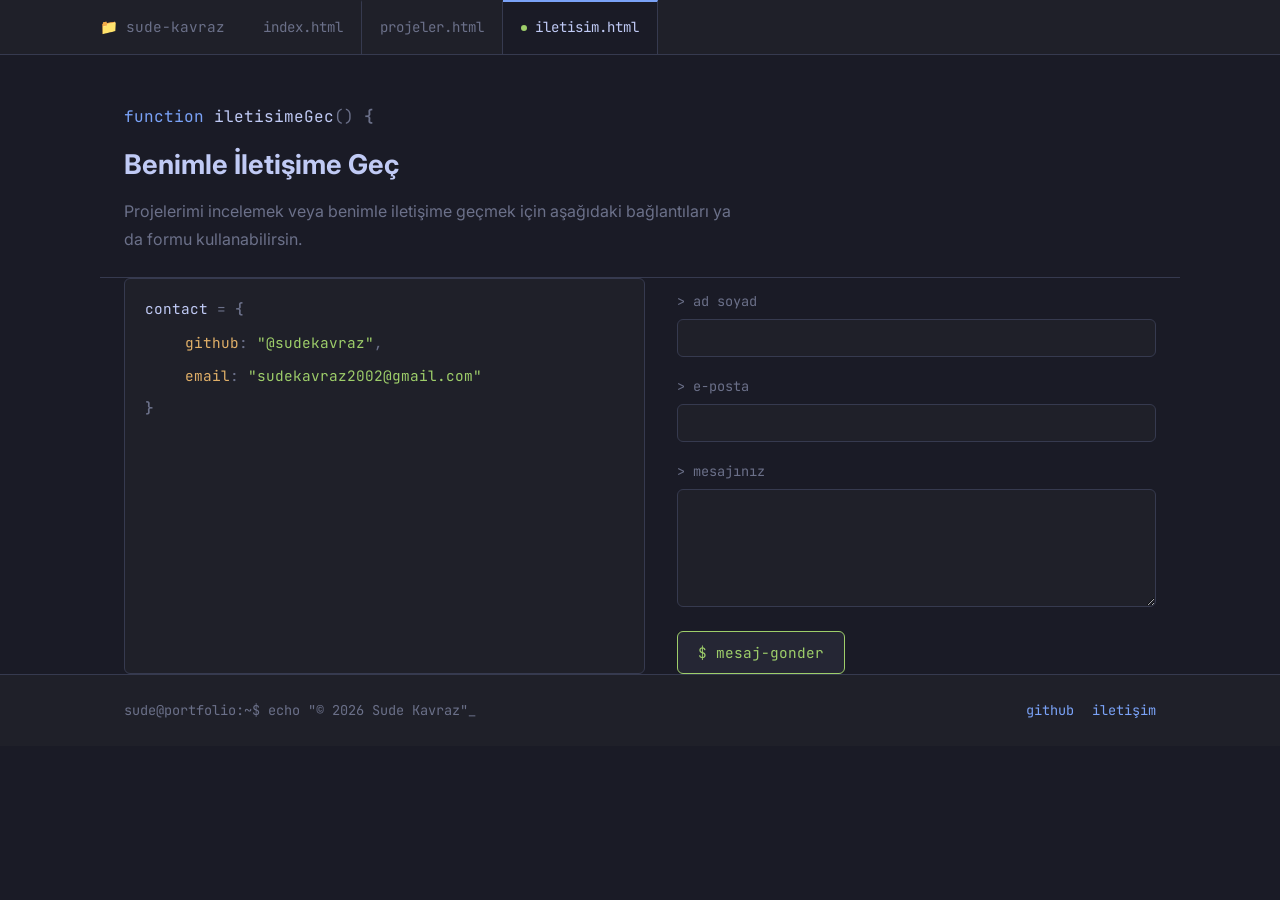
==== iletisim.html @ 2142fffa "Dosya yapısını düzeltme: iç içe klasör kaldırıldı" ====
<!DOCTYPE html>
<html lang="tr">
<head>
  <meta charset="UTF-8">
  <meta name="viewport" content="width=device-width, initial-scale=1.0">
  <title>Sude Kavraz | İletişim</title>
  <link rel="preconnect" href="https://fonts.googleapis.com">
  <link href="https://fonts.googleapis.com/css2?family=JetBrains+Mono:wght@400;500;600;700&family=Inter:wght@400;500;600&display=swap" rel="stylesheet">
  <link rel="stylesheet" href="css/style.css">
</head>
<body>

  <header class="site-header">
    <div class="container tabbar">
      <div class="folder">
        <span class="folder-icon" aria-hidden="true">📁</span>
        <span>sude-kavraz</span>
      </div>
      <button class="nav-toggle" aria-label="Sekmeleri aç/kapat" aria-expanded="false">
        <span></span><span></span><span></span>
      </button>
      <nav class="navbar">
        <ul class="nav-links">
          <li><a href="index.html" class="tab">index.html</a></li>
          <li><a href="projeler.html" class="tab">projeler.html</a></li>
          <li><a href="iletisim.html" class="tab active"><span class="dot"></span>iletisim.html</a></li>
        </ul>
      </nav>
    </div>
  </header>

  <main>
    <section class="page-header container">
      <p class="code-line small">
        <span class="kw">function</span> <span class="var">iletisimeGec</span><span class="op">()</span> <span class="brace">{</span>
      </p>
      <h1>Benimle İletişime Geç</h1>
      <p class="lead">Projelerimi incelemek veya benimle iletişime geçmek için aşağıdaki bağlantıları ya da formu kullanabilirsin.</p>
    </section>

    <section class="contact-section container">

      <div class="contact-links code-block">
        <p class="block-title"><span class="var">contact</span> <span class="op">=</span> <span class="brace">{</span></p>
        <ul class="contact-list">
          <li>
            <span class="key">github</span><span class="op">:</span>
            <a href="https://github.com/sudekavraz" target="_blank" rel="noopener" class="str">"@sudekavraz"</a><span class="op">,</span>
          </li>
          <li>
            <span class="key">email</span><span class="op">:</span>
            <a href="mailto:sudekavraz2002@gmail.com" class="str">"sudekavraz2002@gmail.com"</a>
          </li>
        </ul>
        <p class="brace">}</p>
      </div>

      <!-- Formspree.io form -->
      <form class="contact-form" action="https://formspree.io/f/mljeyvvj" method="POST">
        <label for="name"><span class="op">&gt;</span> ad soyad</label>
        <input type="text" id="name" name="name" required>

        <label for="email"><span class="op">&gt;</span> e-posta</label>
        <input type="email" id="email" name="email" required>

        <label for="message"><span class="op">&gt;</span> mesajınız</label>
        <textarea id="message" name="message" rows="6" required></textarea>

        <button type="submit" class="btn">$ mesaj-gonder</button>
      </form>

    </section>
  </main>

  <footer class="site-footer">
    <div class="container">
      <p class="terminal-line">sude@portfolio:~$ echo "© 2026 Sude Kavraz"<span class="cursor">_</span></p>
      <div class="social-links">
        <a href="https://github.com/sudekavraz" target="_blank" rel="noopener">github</a>
        <a href="iletisim.html">iletişim</a>
      </div>
    </div>
  </footer>

  <script src="js/main.js"></script>
</body>
</html>
---- css/style.css ----
/* ============ DEĞİŞKENLER ============ */
:root {
  --bg: #1a1b26;
  --bg-panel: #1f2029;
  --bg-elevated: #252634;
  --border: #363a4f;
  --text: #c0caf5;
  --text-dim: #6b7089;
  --blue: #7aa2f7;
  --green: #9ece6a;
  --gold: #e0af68;

  --font-mono: 'JetBrains Mono', 'Courier New', monospace;
  --font-sans: 'Inter', -apple-system, sans-serif;
  --radius: 6px;
  --max-width: 1080px;
}

/* ============ RESET ============ */
* { box-sizing: border-box; margin: 0; padding: 0; }

body {
  background: var(--bg);
  color: var(--text);
  font-family: var(--font-sans);
  line-height: 1.7;
  font-size: 16px;
}

img { max-width: 100%; display: block; border-radius: var(--radius); }

a { color: var(--blue); text-decoration: none; }
a:hover, a:focus-visible { color: var(--green); }

a:focus-visible,
button:focus-visible,
input:focus-visible,
textarea:focus-visible {
  outline: 2px solid var(--blue);
  outline-offset: 2px;
}

ul { list-style: none; }

.container {
  max-width: var(--max-width);
  margin: 0 auto;
  padding: 0 24px;
}

/* ============ SYNTAX RENKLERİ (ortak) ============ */
.kw   { color: var(--blue); font-family: var(--font-mono); }
.var  { color: var(--text); font-family: var(--font-mono); }
.op   { color: var(--text-dim); font-family: var(--font-mono); }
.str  { color: var(--green); font-family: var(--font-mono); }
.brace{ color: var(--text-dim); font-family: var(--font-mono); font-weight: 600; }
.key  { color: var(--gold); font-family: var(--font-mono); }

.comment {
  font-family: var(--font-mono);
  color: var(--gold);
  font-size: 0.95rem;
}

.comment-heading {
  font-family: var(--font-mono);
  color: var(--gold);
  font-weight: 500;
  font-size: 1.15rem;
  margin-bottom: 24px;
}

/* ============ HEADER / TAB BAR ============ */
.site-header {
  background: var(--bg-panel);
  border-bottom: 1px solid var(--border);
  position: sticky;
  top: 0;
  z-index: 100;
}

.tabbar {
  display: flex;
  align-items: center;
  gap: 20px;
  padding: 0;
}

.folder {
  display: flex;
  align-items: center;
  gap: 8px;
  font-family: var(--font-mono);
  font-size: 0.9rem;
  color: var(--text-dim);
  padding: 14px 0;
  white-space: nowrap;
}

.nav-links {
  display: flex;
}

.tab {
  display: flex;
  align-items: center;
  gap: 8px;
  font-family: var(--font-mono);
  font-size: 0.88rem;
  color: var(--text-dim);
  padding: 14px 18px;
  border-right: 1px solid var(--border);
  border-top: 2px solid transparent;
}

.tab:hover { color: var(--text); background: var(--bg-elevated); }

.tab.active {
  color: var(--text);
  background: var(--bg);
  border-top: 2px solid var(--blue);
}

.dot {
  width: 6px;
  height: 6px;
  border-radius: 50%;
  background: var(--green);
  display: inline-block;
}

.nav-toggle {
  display: none;
  flex-direction: column;
  gap: 5px;
  background: none;
  border: none;
  cursor: pointer;
  margin-left: auto;
}

.nav-toggle span {
  width: 22px;
  height: 2px;
  background: var(--text);
}

/* ============ HERO ============ */
.hero {
  display: flex;
  flex-direction: column-reverse;
  gap: 36px;
  padding: 56px 24px;
}

.hero-image {
  align-self: center;
  text-align: center;
}

.hero-image img {
  width: 160px;
  height: 160px;
  object-fit: cover;
  border: 1px solid var(--border);
}

.img-caption {
  display: block;
  font-family: var(--font-mono);
  font-size: 0.75rem;
  color: var(--text-dim);
  margin-top: 8px;
}

.code-line {
  font-family: var(--font-mono);
  font-size: 1.3rem;
  margin-bottom: 20px;
}

.code-line.small { font-size: 1rem; color: var(--text-dim); margin-bottom: 12px; }

.cursor {
  color: var(--green);
  animation: blink 1.1s steps(1) infinite;
}

@keyframes blink {
  50% { opacity: 0; }
}

@media (prefers-reduced-motion: reduce) {
  .cursor { animation: none; }
}

.lead { color: var(--text-dim); margin-bottom: 16px; max-width: 62ch; }

.hero .comment { margin-bottom: 24px; display: block; }

.btn {
  display: inline-block;
  font-family: var(--font-mono);
  background: var(--bg-elevated);
  border: 1px solid var(--green);
  color: var(--green);
  padding: 11px 20px;
  border-radius: var(--radius);
  font-size: 0.9rem;
  cursor: pointer;
}
.btn:hover { background: var(--green); color: var(--bg); }

.btn-outline {
  border-color: var(--blue);
  color: var(--blue);
}
.btn-outline:hover { background: var(--blue); color: var(--bg); }

/* ============ SECTIONS ============ */
main section {
  padding: 48px 24px;
  border-top: 1px solid var(--border);
}

.hero { border-top: none; }

/* ============ SKILLS (kod bloğu) ============ */
.skills-grid {
  display: grid;
  grid-template-columns: 1fr;
  gap: 20px;
}

.code-block {
  background: var(--bg-panel);
  border: 1px solid var(--border);
  border-radius: var(--radius);
  padding: 18px 20px;
  font-family: var(--font-mono);
  font-size: 0.9rem;
}

.block-title { margin-bottom: 6px; }

.code-block ul { padding-left: 20px; }
.code-block li { padding: 2px 0; }
.code-block .brace { margin-top: 4px; }

/* ============ TIMELINE (eğitim / deneyim) ============ */
.timeline-item {
  background: var(--bg-panel);
  border-left: 2px solid var(--blue);
  border-radius: var(--radius);
  padding: 20px 22px;
  max-width: 70ch;
}

.timeline-alt { border-left-color: var(--green); }

.timeline-item h3 { font-size: 1.1rem; margin-bottom: 6px; }

.timeline-item .subtitle {
  color: var(--text-dim);
  font-family: var(--font-mono);
  font-size: 0.85rem;
  margin-bottom: 12px;
}

/* ============ PROJECT / FILE CARDS ============ */
.project-grid,
.project-grid-full {
  display: grid;
  grid-template-columns: 1fr;
  gap: 20px;
  margin-bottom: 28px;
}

.file-card {
  background: var(--bg-panel);
  border: 1px solid var(--border);
  border-left: 3px solid var(--text-dim);
  border-radius: var(--radius);
  padding: 20px;
}

.file-card.accent-blue  { border-left-color: var(--blue); }
.file-card.accent-green { border-left-color: var(--green); }
.file-card.accent-gold  { border-left-color: var(--gold); }

.file-card img { margin-bottom: 14px; }

.filename {
  font-family: var(--font-mono);
  color: var(--text);
  font-weight: 600;
  margin-bottom: 10px;
}

.file-card p:not(.filename) { color: var(--text-dim); margin-bottom: 14px; }

.tags {
  display: flex;
  flex-wrap: wrap;
  gap: 8px;
}

.tags span {
  font-family: var(--font-mono);
  border: 1px solid var(--border);
  color: var(--text-dim);
  font-size: 0.75rem;
  padding: 3px 8px;
  border-radius: 4px;
}

.featured-projects .btn-outline { display: inline-block; }

/* ============ İLGİ ALANLARI ============ */
.interests {
  display: flex;
  flex-direction: column;
  gap: 32px;
}

.interests-col ul li {
  color: var(--text-dim);
  padding: 3px 0;
}

.interests-col p { color: var(--text-dim); max-width: 60ch; }

/* ============ PAGE HEADER (projeler / iletişim) ============ */
.page-header {
  padding: 48px 24px 8px;
  border-top: none;
}
.page-header h1 { margin-bottom: 10px; font-size: 1.7rem; }

/* ============ İLETİŞİM ============ */
.contact-section {
  display: flex;
  flex-direction: column;
  gap: 32px;
}

.contact-list li {
  padding: 4px 0 4px 20px;
  font-size: 0.9rem;
}

.contact-list a.str { color: var(--green); }
.contact-list a.str:hover { color: var(--blue); }

.contact-form {
  display: flex;
  flex-direction: column;
  gap: 6px;
}

.contact-form label {
  margin-top: 12px;
  color: var(--text-dim);
  font-family: var(--font-mono);
  font-size: 0.85rem;
}

.contact-form input,
.contact-form textarea {
  background: var(--bg-panel);
  border: 1px solid var(--border);
  border-radius: var(--radius);
  color: var(--text);
  padding: 10px 12px;
  font-family: var(--font-sans);
}

.contact-form input:focus,
.contact-form textarea:focus {
  outline: none;
  border-color: var(--blue);
}

.contact-form button { margin-top: 18px; align-self: flex-start; }

/* ============ FOOTER ============ */
.site-footer {
  background: var(--bg-panel);
  border-top: 1px solid var(--border);
  padding: 24px;
}

.terminal-line {
  font-family: var(--font-mono);
  font-size: 0.85rem;
  color: var(--text-dim);
  margin-bottom: 10px;
}

.terminal-line .cursor { color: var(--text-dim); }

.social-links {
  display: flex;
  gap: 18px;
  font-family: var(--font-mono);
  font-size: 0.85rem;
}

/* ==========================================================
   BREAKPOINT: 768px ve üzeri (tablet)
   ========================================================== */
@media (min-width: 768px) {

  .hero {
    flex-direction: row;
    align-items: center;
  }

  .hero-image { align-self: flex-start; }
  .hero-image img { width: 200px; height: 200px; }

  .skills-grid {
    grid-template-columns: repeat(2, 1fr);
  }

  .project-grid { grid-template-columns: repeat(2, 1fr); }
  .project-grid-full { grid-template-columns: repeat(2, 1fr); }

  .interests { flex-direction: row; }
  .interests-col { flex: 1; }

  .contact-section { flex-direction: row; }
  .contact-links, .contact-form { flex: 1; }

  .site-footer .container {
    display: flex;
    justify-content: space-between;
    align-items: center;
  }
  .terminal-line { margin-bottom: 0; }
}

/* ==========================================================
   BREAKPOINT: 1280px ve üzeri (masaüstü)
   ========================================================== */
@media (min-width: 1280px) {

  .skills-grid { grid-template-columns: repeat(4, 1fr); }
  .project-grid { grid-template-columns: repeat(3, 1fr); }
  .project-grid-full { grid-template-columns: repeat(3, 1fr); }

  .code-line { font-size: 1.5rem; }
}

/* ==========================================================
   MOBİL SEKME MENÜSÜ (360px gibi dar ekranlar)
   ========================================================== */
@media (max-width: 767px) {

  .nav-toggle { display: flex; }

  .nav-links {
    display: none;
    flex-direction: column;
    position: absolute;
    top: 100%;
    left: 0;
    right: 0;
    background: var(--bg-panel);
    border-top: 1px solid var(--border);
  }

  .nav-links.open { display: flex; }

  .tab {
    border-right: none;
    border-top: none;
    border-bottom: 1px solid var(--border);
  }

  .tab.active { border-left: 2px solid var(--blue); border-top: none; }
}
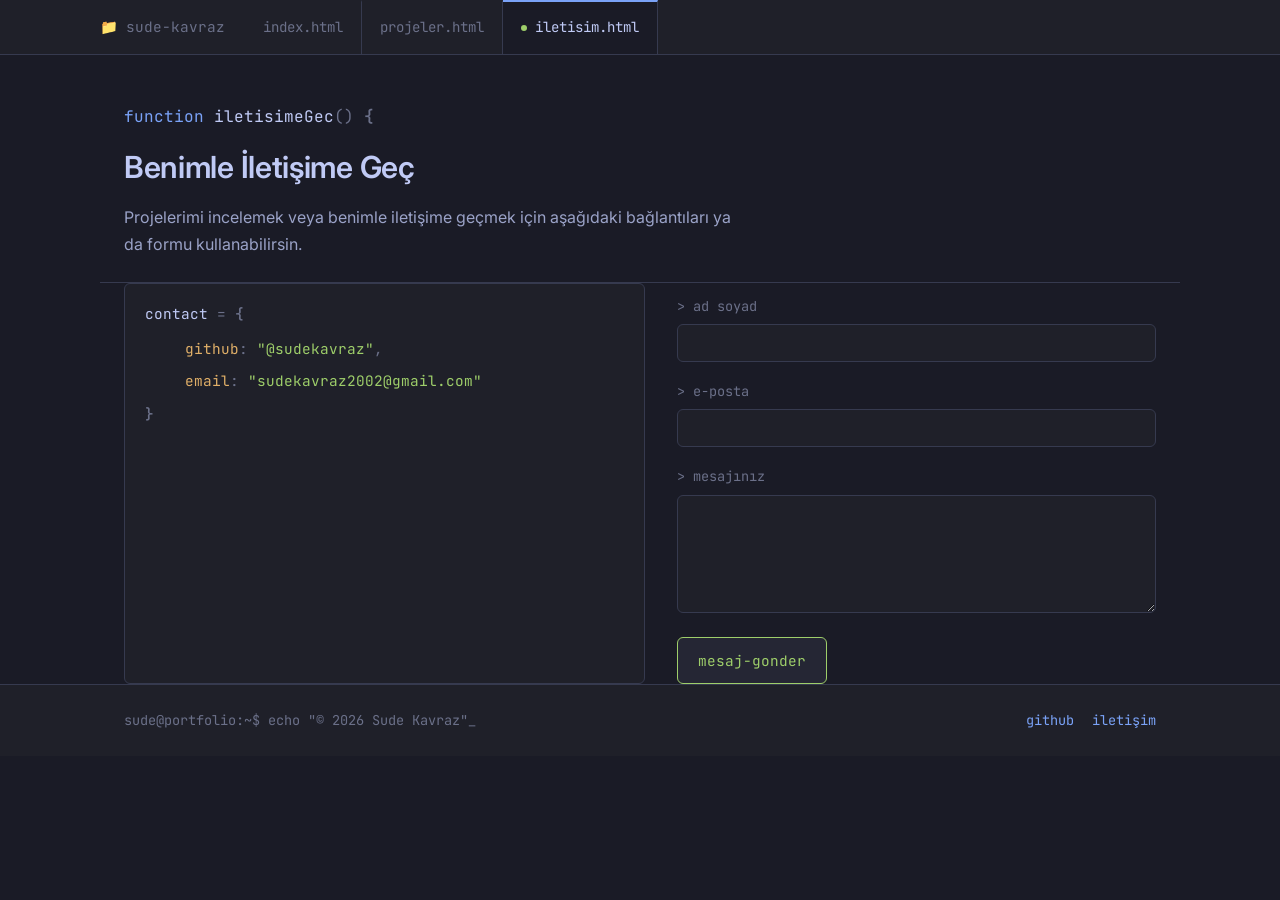
==== commit 7b9af543: "Buton metinlerini sadeleştirme, profil.jpg etiketini kaldırma" ====
--- a/iletisim.html
+++ b/iletisim.html
@@ -66,7 +66,7 @@
         <label for="message"><span class="op">&gt;</span> mesajınız</label>
         <textarea id="message" name="message" rows="6" required></textarea>
 
-        <button type="submit" class="btn">$ mesaj-gonder</button>
+        <button type="submit" class="btn">mesaj-gonder</button>
       </form>
 
     </section>
--- a/css/style.css
+++ b/css/style.css
@@ -5,6 +5,7 @@
   --bg-elevated: #252634;
   --border: #363a4f;
   --text: #c0caf5;
+  --text-secondary: #9aa2c7;
   --text-dim: #6b7089;
   --blue: #7aa2f7;
   --green: #9ece6a;
@@ -41,6 +42,11 @@
 }
 
 ul { list-style: none; }
+
+h1, h2, h3 {
+  font-weight: 600;
+  letter-spacing: -0.01em;
+}
 
 .container {
   max-width: var(--max-width);
@@ -132,17 +138,32 @@
 .nav-toggle {
   display: none;
   flex-direction: column;
+  justify-content: center;
   gap: 5px;
   background: none;
   border: none;
   cursor: pointer;
   margin-left: auto;
+  padding: 12px;
+  min-width: 44px;
+  min-height: 44px;
 }
 
 .nav-toggle span {
   width: 22px;
   height: 2px;
   background: var(--text);
+  transition: transform 0.2s ease, opacity 0.2s ease;
+}
+
+.nav-toggle[aria-expanded="true"] span:nth-child(1) {
+  transform: translateY(7px) rotate(45deg);
+}
+.nav-toggle[aria-expanded="true"] span:nth-child(2) {
+  opacity: 0;
+}
+.nav-toggle[aria-expanded="true"] span:nth-child(3) {
+  transform: translateY(-7px) rotate(-45deg);
 }
 
 /* ============ HERO ============ */
@@ -194,7 +215,7 @@
   .cursor { animation: none; }
 }
 
-.lead { color: var(--text-dim); margin-bottom: 16px; max-width: 62ch; }
+.lead { color: var(--text-secondary); margin-bottom: 16px; max-width: 62ch; }
 
 .hero .comment { margin-bottom: 24px; display: block; }
 
@@ -204,10 +225,11 @@
   background: var(--bg-elevated);
   border: 1px solid var(--green);
   color: var(--green);
-  padding: 11px 20px;
+  padding: 13px 20px;
   border-radius: var(--radius);
   font-size: 0.9rem;
   cursor: pointer;
+  min-height: 44px;
 }
 .btn:hover { background: var(--green); color: var(--bg); }
 
@@ -258,7 +280,7 @@
 
 .timeline-alt { border-left-color: var(--green); }
 
-.timeline-item h3 { font-size: 1.1rem; margin-bottom: 6px; }
+.timeline-item h3 { font-size: 1.15rem; margin-bottom: 6px; }
 
 .timeline-item .subtitle {
   color: var(--text-dim);
@@ -266,6 +288,8 @@
   font-size: 0.85rem;
   margin-bottom: 12px;
 }
+
+.timeline-item p { color: var(--text-secondary); }
 
 /* ============ PROJECT / FILE CARDS ============ */
 .project-grid,
@@ -294,10 +318,11 @@
   font-family: var(--font-mono);
   color: var(--text);
   font-weight: 600;
+  font-size: 1.02rem;
   margin-bottom: 10px;
 }
 
-.file-card p:not(.filename) { color: var(--text-dim); margin-bottom: 14px; }
+.file-card p:not(.filename) { color: var(--text-secondary); margin-bottom: 14px; }
 
 .tags {
   display: flex;
@@ -328,14 +353,14 @@
   padding: 3px 0;
 }
 
-.interests-col p { color: var(--text-dim); max-width: 60ch; }
+.interests-col p { color: var(--text-secondary); max-width: 60ch; }
 
 /* ============ PAGE HEADER (projeler / iletişim) ============ */
 .page-header {
   padding: 48px 24px 8px;
   border-top: none;
 }
-.page-header h1 { margin-bottom: 10px; font-size: 1.7rem; }
+.page-header h1 { margin-bottom: 10px; font-size: 1.9rem; }
 
 /* ============ İLETİŞİM ============ */
 .contact-section {
@@ -457,7 +482,11 @@
    ========================================================== */
 @media (max-width: 767px) {
 
+  .container { padding: 0 16px; }
+
   .nav-toggle { display: flex; }
+
+  .folder { overflow: hidden; text-overflow: ellipsis; }
 
   .nav-links {
     display: none;
@@ -468,6 +497,16 @@
     right: 0;
     background: var(--bg-panel);
     border-top: 1px solid var(--border);
+    animation: slideDown 0.18s ease;
+  }
+
+  @keyframes slideDown {
+    from { opacity: 0; transform: translateY(-6px); }
+    to { opacity: 1; transform: translateY(0); }
+  }
+
+  @media (prefers-reduced-motion: reduce) {
+    .nav-links { animation: none; }
   }
 
   .nav-links.open { display: flex; }
@@ -476,7 +515,30 @@
     border-right: none;
     border-top: none;
     border-bottom: 1px solid var(--border);
+    padding: 14px 16px;
   }
 
   .tab.active { border-left: 2px solid var(--blue); border-top: none; }
-}
+
+  /* Hero: küçük ekranlarda metinler taşmasın */
+  .hero { padding: 40px 16px; gap: 28px; }
+  .code-line { font-size: 1.05rem; flex-wrap: wrap; }
+  .hero-image img { width: 130px; height: 130px; }
+
+  main section { padding: 36px 16px; }
+  .page-header { padding: 36px 16px 8px; }
+
+  .comment-heading { font-size: 1.02rem; }
+
+  .code-block { font-size: 0.85rem; padding: 16px; }
+  .code-block ul { padding-left: 16px; }
+
+  .timeline-item { padding: 16px 18px; }
+
+  .file-card { padding: 16px; }
+
+  .contact-form input,
+  .contact-form textarea {
+    font-size: 1rem; /* iOS otomatik zoom yapmasın diye 16px altına inmiyoruz */
+  }
+}
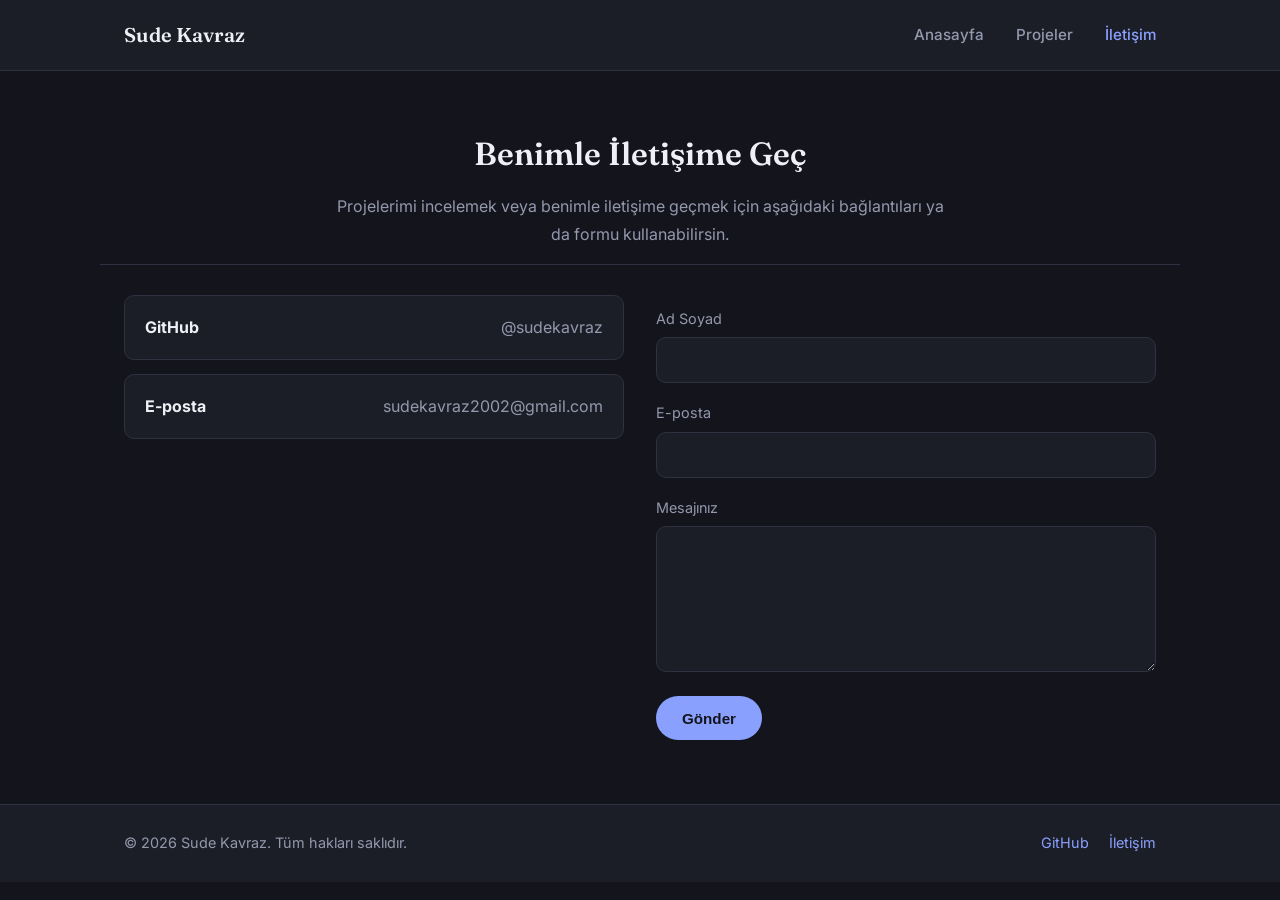
==== commit db9b9293: "Tasarımı sadeleştirme: kod editörü temasından klasik portföy görünümüne geçiş" ====
--- a/iletisim.html
+++ b/iletisim.html
@@ -5,25 +5,22 @@
   <meta name="viewport" content="width=device-width, initial-scale=1.0">
   <title>Sude Kavraz | İletişim</title>
   <link rel="preconnect" href="https://fonts.googleapis.com">
-  <link href="https://fonts.googleapis.com/css2?family=JetBrains+Mono:wght@400;500;600;700&family=Inter:wght@400;500;600&display=swap" rel="stylesheet">
+  <link href="https://fonts.googleapis.com/css2?family=Fraunces:opsz,wght@9..144,500;9..144,600;9..144,700&family=Inter:wght@400;500;600&display=swap" rel="stylesheet">
   <link rel="stylesheet" href="css/style.css">
 </head>
 <body>
 
   <header class="site-header">
-    <div class="container tabbar">
-      <div class="folder">
-        <span class="folder-icon" aria-hidden="true">📁</span>
-        <span>sude-kavraz</span>
-      </div>
-      <button class="nav-toggle" aria-label="Sekmeleri aç/kapat" aria-expanded="false">
+    <div class="container header-inner">
+      <a href="index.html" class="logo">Sude Kavraz</a>
+      <button class="nav-toggle" aria-label="Menüyü aç/kapat" aria-expanded="false">
         <span></span><span></span><span></span>
       </button>
       <nav class="navbar">
         <ul class="nav-links">
-          <li><a href="index.html" class="tab">index.html</a></li>
-          <li><a href="projeler.html" class="tab">projeler.html</a></li>
-          <li><a href="iletisim.html" class="tab active"><span class="dot"></span>iletisim.html</a></li>
+          <li><a href="index.html">Anasayfa</a></li>
+          <li><a href="projeler.html">Projeler</a></li>
+          <li><a href="iletisim.html" class="active">İletişim</a></li>
         </ul>
       </nav>
     </div>
@@ -31,53 +28,46 @@
 
   <main>
     <section class="page-header container">
-      <p class="code-line small">
-        <span class="kw">function</span> <span class="var">iletisimeGec</span><span class="op">()</span> <span class="brace">{</span>
-      </p>
       <h1>Benimle İletişime Geç</h1>
       <p class="lead">Projelerimi incelemek veya benimle iletişime geçmek için aşağıdaki bağlantıları ya da formu kullanabilirsin.</p>
     </section>
 
     <section class="contact-section container">
 
-      <div class="contact-links code-block">
-        <p class="block-title"><span class="var">contact</span> <span class="op">=</span> <span class="brace">{</span></p>
-        <ul class="contact-list">
-          <li>
-            <span class="key">github</span><span class="op">:</span>
-            <a href="https://github.com/sudekavraz" target="_blank" rel="noopener" class="str">"@sudekavraz"</a><span class="op">,</span>
-          </li>
-          <li>
-            <span class="key">email</span><span class="op">:</span>
-            <a href="mailto:sudekavraz2002@gmail.com" class="str">"sudekavraz2002@gmail.com"</a>
-          </li>
-        </ul>
-        <p class="brace">}</p>
+      <div class="contact-links">
+        <a href="https://github.com/sudekavraz" target="_blank" rel="noopener" class="contact-item">
+          <strong>GitHub</strong>
+          <span>@sudekavraz</span>
+        </a>
+        <a href="mailto:sudekavraz2002@gmail.com" class="contact-item">
+          <strong>E-posta</strong>
+          <span>sudekavraz2002@gmail.com</span>
+        </a>
       </div>
 
       <!-- Formspree.io form -->
       <form class="contact-form" action="https://formspree.io/f/mljeyvvj" method="POST">
-        <label for="name"><span class="op">&gt;</span> ad soyad</label>
+        <label for="name">Ad Soyad</label>
         <input type="text" id="name" name="name" required>
 
-        <label for="email"><span class="op">&gt;</span> e-posta</label>
+        <label for="email">E-posta</label>
         <input type="email" id="email" name="email" required>
 
-        <label for="message"><span class="op">&gt;</span> mesajınız</label>
+        <label for="message">Mesajınız</label>
         <textarea id="message" name="message" rows="6" required></textarea>
 
-        <button type="submit" class="btn">mesaj-gonder</button>
+        <button type="submit" class="btn">Gönder</button>
       </form>
 
     </section>
   </main>
 
   <footer class="site-footer">
-    <div class="container">
-      <p class="terminal-line">sude@portfolio:~$ echo "© 2026 Sude Kavraz"<span class="cursor">_</span></p>
+    <div class="container footer-inner">
+      <p>&copy; 2026 Sude Kavraz. Tüm hakları saklıdır.</p>
       <div class="social-links">
-        <a href="https://github.com/sudekavraz" target="_blank" rel="noopener">github</a>
-        <a href="iletisim.html">iletişim</a>
+        <a href="https://github.com/sudekavraz" target="_blank" rel="noopener">GitHub</a>
+        <a href="iletisim.html">İletişim</a>
       </div>
     </div>
   </footer>
--- a/css/style.css
+++ b/css/style.css
@@ -1,19 +1,17 @@
 /* ============ DEĞİŞKENLER ============ */
 :root {
-  --bg: #1a1b26;
-  --bg-panel: #1f2029;
-  --bg-elevated: #252634;
-  --border: #363a4f;
-  --text: #c0caf5;
-  --text-secondary: #9aa2c7;
-  --text-dim: #6b7089;
-  --blue: #7aa2f7;
-  --green: #9ece6a;
-  --gold: #e0af68;
-
-  --font-mono: 'JetBrains Mono', 'Courier New', monospace;
+  --bg: #14151c;
+  --bg-alt: #1c1e27;
+  --bg-elevated: #242631;
+  --border: #2e313f;
+  --text: #eef0f5;
+  --text-muted: #9498ad;
+  --accent: #8aa0ff;
+  --accent-soft: rgba(138, 160, 255, 0.12);
+
+  --font-serif: 'Fraunces', Georgia, serif;
   --font-sans: 'Inter', -apple-system, sans-serif;
-  --radius: 6px;
+  --radius: 10px;
   --max-width: 1080px;
 }
 
@@ -30,22 +28,22 @@
 
 img { max-width: 100%; display: block; border-radius: var(--radius); }
 
-a { color: var(--blue); text-decoration: none; }
-a:hover, a:focus-visible { color: var(--green); }
+a { color: var(--accent); text-decoration: none; }
+a:hover, a:focus-visible { text-decoration: underline; }
 
 a:focus-visible,
 button:focus-visible,
 input:focus-visible,
 textarea:focus-visible {
-  outline: 2px solid var(--blue);
+  outline: 2px solid var(--accent);
   outline-offset: 2px;
 }
 
 ul { list-style: none; }
 
 h1, h2, h3 {
+  font-family: var(--font-serif);
   font-weight: 600;
-  letter-spacing: -0.01em;
 }
 
 .container {
@@ -54,85 +52,45 @@
   padding: 0 24px;
 }
 
-/* ============ SYNTAX RENKLERİ (ortak) ============ */
-.kw   { color: var(--blue); font-family: var(--font-mono); }
-.var  { color: var(--text); font-family: var(--font-mono); }
-.op   { color: var(--text-dim); font-family: var(--font-mono); }
-.str  { color: var(--green); font-family: var(--font-mono); }
-.brace{ color: var(--text-dim); font-family: var(--font-mono); font-weight: 600; }
-.key  { color: var(--gold); font-family: var(--font-mono); }
-
-.comment {
-  font-family: var(--font-mono);
-  color: var(--gold);
-  font-size: 0.95rem;
-}
-
-.comment-heading {
-  font-family: var(--font-mono);
-  color: var(--gold);
-  font-weight: 500;
-  font-size: 1.15rem;
-  margin-bottom: 24px;
-}
-
-/* ============ HEADER / TAB BAR ============ */
+/* ============ HEADER / NAVBAR ============ */
 .site-header {
-  background: var(--bg-panel);
+  background: var(--bg-alt);
   border-bottom: 1px solid var(--border);
   position: sticky;
   top: 0;
   z-index: 100;
 }
 
-.tabbar {
+.header-inner {
   display: flex;
   align-items: center;
-  gap: 20px;
-  padding: 0;
-}
-
-.folder {
-  display: flex;
-  align-items: center;
-  gap: 8px;
-  font-family: var(--font-mono);
-  font-size: 0.9rem;
-  color: var(--text-dim);
-  padding: 14px 0;
-  white-space: nowrap;
-}
+  justify-content: space-between;
+  padding: 18px 24px;
+}
+
+.logo {
+  font-family: var(--font-serif);
+  font-size: 1.25rem;
+  font-weight: 600;
+  color: var(--text);
+}
+.logo:hover { text-decoration: none; color: var(--accent); }
 
 .nav-links {
   display: flex;
-}
-
-.tab {
-  display: flex;
-  align-items: center;
-  gap: 8px;
-  font-family: var(--font-mono);
-  font-size: 0.88rem;
-  color: var(--text-dim);
-  padding: 14px 18px;
-  border-right: 1px solid var(--border);
-  border-top: 2px solid transparent;
-}
-
-.tab:hover { color: var(--text); background: var(--bg-elevated); }
-
-.tab.active {
-  color: var(--text);
-  background: var(--bg);
-  border-top: 2px solid var(--blue);
-}
-
-.dot {
-  width: 6px;
-  height: 6px;
-  border-radius: 50%;
-  background: var(--green);
-  display: inline-block;
+  gap: 32px;
+}
+
+.nav-links a {
+  color: var(--text-muted);
+  font-weight: 500;
+  font-size: 0.95rem;
+}
+
+.nav-links a:hover,
+.nav-links a.active {
+  color: var(--accent);
+  text-decoration: none;
 }
 
 .nav-toggle {
@@ -143,7 +101,6 @@
   background: none;
   border: none;
   cursor: pointer;
-  margin-left: auto;
   padding: 12px;
   min-width: 44px;
   min-height: 44px;
@@ -156,173 +113,150 @@
   transition: transform 0.2s ease, opacity 0.2s ease;
 }
 
-.nav-toggle[aria-expanded="true"] span:nth-child(1) {
-  transform: translateY(7px) rotate(45deg);
-}
-.nav-toggle[aria-expanded="true"] span:nth-child(2) {
-  opacity: 0;
-}
-.nav-toggle[aria-expanded="true"] span:nth-child(3) {
-  transform: translateY(-7px) rotate(-45deg);
-}
+.nav-toggle[aria-expanded="true"] span:nth-child(1) { transform: translateY(7px) rotate(45deg); }
+.nav-toggle[aria-expanded="true"] span:nth-child(2) { opacity: 0; }
+.nav-toggle[aria-expanded="true"] span:nth-child(3) { transform: translateY(-7px) rotate(-45deg); }
 
 /* ============ HERO ============ */
 .hero {
   display: flex;
-  flex-direction: column-reverse;
-  gap: 36px;
-  padding: 56px 24px;
-}
-
-.hero-image {
-  align-self: center;
+  flex-direction: column;
+  gap: 32px;
+  padding: 64px 24px;
+  align-items: center;
   text-align: center;
 }
 
 .hero-image img {
-  width: 160px;
-  height: 160px;
+  width: 176px;
+  height: 176px;
   object-fit: cover;
-  border: 1px solid var(--border);
-}
-
-.img-caption {
-  display: block;
-  font-family: var(--font-mono);
-  font-size: 0.75rem;
-  color: var(--text-dim);
-  margin-top: 8px;
-}
-
-.code-line {
-  font-family: var(--font-mono);
-  font-size: 1.3rem;
-  margin-bottom: 20px;
-}
-
-.code-line.small { font-size: 1rem; color: var(--text-dim); margin-bottom: 12px; }
-
-.cursor {
-  color: var(--green);
-  animation: blink 1.1s steps(1) infinite;
-}
-
-@keyframes blink {
-  50% { opacity: 0; }
-}
-
-@media (prefers-reduced-motion: reduce) {
-  .cursor { animation: none; }
-}
-
-.lead { color: var(--text-secondary); margin-bottom: 16px; max-width: 62ch; }
-
-.hero .comment { margin-bottom: 24px; display: block; }
+  border-radius: 50%;
+  border: 3px solid var(--bg-elevated);
+}
+
+.hero-text h1 {
+  font-size: 2.1rem;
+  margin-bottom: 18px;
+}
+
+.lead { color: var(--text-muted); margin-bottom: 16px; max-width: 62ch; }
+
+.motto {
+  font-family: var(--font-serif);
+  font-style: italic;
+  color: var(--accent);
+  margin-bottom: 26px;
+  font-size: 1.05rem;
+}
 
 .btn {
   display: inline-block;
-  font-family: var(--font-mono);
-  background: var(--bg-elevated);
-  border: 1px solid var(--green);
-  color: var(--green);
-  padding: 13px 20px;
-  border-radius: var(--radius);
-  font-size: 0.9rem;
+  background: var(--accent);
+  color: var(--bg);
+  padding: 13px 26px;
+  border-radius: 999px;
+  font-weight: 600;
+  border: none;
   cursor: pointer;
   min-height: 44px;
-}
-.btn:hover { background: var(--green); color: var(--bg); }
+  font-size: 0.95rem;
+}
+.btn:hover { text-decoration: none; opacity: 0.88; }
 
 .btn-outline {
-  border-color: var(--blue);
-  color: var(--blue);
-}
-.btn-outline:hover { background: var(--blue); color: var(--bg); }
+  background: transparent;
+  border: 1px solid var(--accent);
+  color: var(--accent);
+}
+.btn-outline:hover { background: var(--accent-soft); }
 
 /* ============ SECTIONS ============ */
 main section {
-  padding: 48px 24px;
+  padding: 52px 24px;
   border-top: 1px solid var(--border);
 }
-
 .hero { border-top: none; }
 
-/* ============ SKILLS (kod bloğu) ============ */
+main section h2 {
+  font-size: 1.7rem;
+  margin-bottom: 28px;
+  text-align: center;
+}
+
+/* ============ SKILLS ============ */
 .skills-grid {
   display: grid;
   grid-template-columns: 1fr;
-  gap: 20px;
-}
-
-.code-block {
-  background: var(--bg-panel);
+  gap: 28px;
+}
+
+.skill-group h3 {
+  font-family: var(--font-sans);
+  font-weight: 600;
+  font-size: 1rem;
+  margin-bottom: 12px;
+  color: var(--text);
+}
+
+.pill-list {
+  display: flex;
+  flex-wrap: wrap;
+  gap: 8px;
+}
+
+.pill-list span {
+  background: var(--bg-alt);
   border: 1px solid var(--border);
+  color: var(--text-muted);
+  font-size: 0.85rem;
+  padding: 6px 14px;
+  border-radius: 999px;
+}
+
+/* ============ EĞİTİM / DENEYİM ============ */
+.timeline-item {
+  background: var(--bg-alt);
+  border-left: 3px solid var(--accent);
   border-radius: var(--radius);
-  padding: 18px 20px;
-  font-family: var(--font-mono);
-  font-size: 0.9rem;
-}
-
-.block-title { margin-bottom: 6px; }
-
-.code-block ul { padding-left: 20px; }
-.code-block li { padding: 2px 0; }
-.code-block .brace { margin-top: 4px; }
-
-/* ============ TIMELINE (eğitim / deneyim) ============ */
-.timeline-item {
-  background: var(--bg-panel);
-  border-left: 2px solid var(--blue);
-  border-radius: var(--radius);
-  padding: 20px 22px;
+  padding: 24px 26px;
   max-width: 70ch;
-}
-
-.timeline-alt { border-left-color: var(--green); }
-
-.timeline-item h3 { font-size: 1.15rem; margin-bottom: 6px; }
+  margin: 0 auto;
+}
+
+.timeline-item h3 { font-size: 1.2rem; margin-bottom: 6px; }
 
 .timeline-item .subtitle {
-  color: var(--text-dim);
-  font-family: var(--font-mono);
-  font-size: 0.85rem;
+  color: var(--text-muted);
+  font-style: italic;
   margin-bottom: 12px;
-}
-
-.timeline-item p { color: var(--text-secondary); }
-
-/* ============ PROJECT / FILE CARDS ============ */
+  font-family: var(--font-sans);
+}
+
+.timeline-item p:not(.subtitle) { color: var(--text-muted); }
+
+/* ============ PROJECT CARDS ============ */
 .project-grid,
 .project-grid-full {
   display: grid;
   grid-template-columns: 1fr;
-  gap: 20px;
-  margin-bottom: 28px;
-}
-
-.file-card {
-  background: var(--bg-panel);
+  gap: 24px;
+}
+
+.project-card {
+  background: var(--bg-alt);
   border: 1px solid var(--border);
-  border-left: 3px solid var(--text-dim);
   border-radius: var(--radius);
-  padding: 20px;
-}
-
-.file-card.accent-blue  { border-left-color: var(--blue); }
-.file-card.accent-green { border-left-color: var(--green); }
-.file-card.accent-gold  { border-left-color: var(--gold); }
-
-.file-card img { margin-bottom: 14px; }
-
-.filename {
-  font-family: var(--font-mono);
-  color: var(--text);
-  font-weight: 600;
-  font-size: 1.02rem;
+  padding: 26px;
+}
+
+.project-card h3 {
+  font-size: 1.15rem;
   margin-bottom: 10px;
-}
-
-.file-card p:not(.filename) { color: var(--text-secondary); margin-bottom: 14px; }
+  color: var(--text);
+}
+
+.project-card p { color: var(--text-muted); margin-bottom: 16px; }
 
 .tags {
   display: flex;
@@ -331,51 +265,63 @@
 }
 
 .tags span {
-  font-family: var(--font-mono);
-  border: 1px solid var(--border);
-  color: var(--text-dim);
-  font-size: 0.75rem;
-  padding: 3px 8px;
-  border-radius: 4px;
-}
-
-.featured-projects .btn-outline { display: inline-block; }
+  background: var(--accent-soft);
+  color: var(--accent);
+  font-size: 0.78rem;
+  padding: 4px 12px;
+  border-radius: 999px;
+}
+
+.featured-projects { text-align: center; }
+.featured-projects .project-grid { text-align: left; margin-bottom: 32px; }
 
 /* ============ İLGİ ALANLARI ============ */
 .interests {
   display: flex;
   flex-direction: column;
-  gap: 32px;
-}
-
-.interests-col ul li {
-  color: var(--text-dim);
-  padding: 3px 0;
-}
-
-.interests-col p { color: var(--text-secondary); max-width: 60ch; }
+  gap: 36px;
+}
+
+.interests-col h2 { text-align: left; font-size: 1.4rem; }
+.interests-col ul li { color: var(--text-muted); padding: 3px 0; }
+.interests-col p { color: var(--text-muted); max-width: 60ch; }
 
 /* ============ PAGE HEADER (projeler / iletişim) ============ */
 .page-header {
-  padding: 48px 24px 8px;
+  padding: 56px 24px 16px;
   border-top: none;
-}
-.page-header h1 { margin-bottom: 10px; font-size: 1.9rem; }
+  text-align: center;
+}
+.page-header h1 { margin-bottom: 12px; font-size: 2rem; }
+.page-header .lead { margin: 0 auto; }
 
 /* ============ İLETİŞİM ============ */
 .contact-section {
   display: flex;
   flex-direction: column;
   gap: 32px;
-}
-
-.contact-list li {
-  padding: 4px 0 4px 20px;
-  font-size: 0.9rem;
-}
-
-.contact-list a.str { color: var(--green); }
-.contact-list a.str:hover { color: var(--blue); }
+  padding-top: 30px;
+  padding-bottom: 64px;
+}
+
+.contact-links {
+  display: flex;
+  flex-direction: column;
+  gap: 14px;
+}
+
+.contact-item {
+  background: var(--bg-alt);
+  border: 1px solid var(--border);
+  border-radius: var(--radius);
+  padding: 18px 20px;
+  display: flex;
+  justify-content: space-between;
+  align-items: center;
+  color: var(--text);
+}
+.contact-item:hover { text-decoration: none; border-color: var(--accent); }
+.contact-item span { color: var(--text-muted); }
 
 .contact-form {
   display: flex;
@@ -385,50 +331,52 @@
 
 .contact-form label {
   margin-top: 12px;
-  color: var(--text-dim);
-  font-family: var(--font-mono);
-  font-size: 0.85rem;
+  color: var(--text-muted);
+  font-size: 0.9rem;
 }
 
 .contact-form input,
 .contact-form textarea {
-  background: var(--bg-panel);
+  background: var(--bg-alt);
   border: 1px solid var(--border);
   border-radius: var(--radius);
   color: var(--text);
-  padding: 10px 12px;
-  font-family: var(--font-sans);
+  padding: 12px 14px;
+  font-family: inherit;
+  font-size: 1rem;
 }
 
 .contact-form input:focus,
 .contact-form textarea:focus {
   outline: none;
-  border-color: var(--blue);
-}
-
-.contact-form button { margin-top: 18px; align-self: flex-start; }
+  border-color: var(--accent);
+}
+
+.contact-form button {
+  margin-top: 18px;
+  align-self: flex-start;
+}
 
 /* ============ FOOTER ============ */
 .site-footer {
-  background: var(--bg-panel);
+  background: var(--bg-alt);
   border-top: 1px solid var(--border);
-  padding: 24px;
-}
-
-.terminal-line {
-  font-family: var(--font-mono);
-  font-size: 0.85rem;
-  color: var(--text-dim);
-  margin-bottom: 10px;
-}
-
-.terminal-line .cursor { color: var(--text-dim); }
+  padding: 26px 24px;
+}
+
+.footer-inner {
+  display: flex;
+  flex-direction: column;
+  gap: 12px;
+  text-align: center;
+  color: var(--text-muted);
+  font-size: 0.9rem;
+}
 
 .social-links {
   display: flex;
-  gap: 18px;
-  font-family: var(--font-mono);
-  font-size: 0.85rem;
+  justify-content: center;
+  gap: 20px;
 }
 
 /* ==========================================================
@@ -438,15 +386,13 @@
 
   .hero {
     flex-direction: row;
+    text-align: left;
     align-items: center;
   }
 
-  .hero-image { align-self: flex-start; }
-  .hero-image img { width: 200px; height: 200px; }
-
-  .skills-grid {
-    grid-template-columns: repeat(2, 1fr);
-  }
+  .hero-image img { width: 220px; height: 220px; }
+
+  .skills-grid { grid-template-columns: repeat(2, 1fr); }
 
   .project-grid { grid-template-columns: repeat(2, 1fr); }
   .project-grid-full { grid-template-columns: repeat(2, 1fr); }
@@ -457,12 +403,11 @@
   .contact-section { flex-direction: row; }
   .contact-links, .contact-form { flex: 1; }
 
-  .site-footer .container {
-    display: flex;
+  .footer-inner {
+    flex-direction: row;
     justify-content: space-between;
-    align-items: center;
-  }
-  .terminal-line { margin-bottom: 0; }
+    text-align: left;
+  }
 }
 
 /* ==========================================================
@@ -474,19 +419,17 @@
   .project-grid { grid-template-columns: repeat(3, 1fr); }
   .project-grid-full { grid-template-columns: repeat(3, 1fr); }
 
-  .code-line { font-size: 1.5rem; }
+  .hero-text h1 { font-size: 2.5rem; }
 }
 
 /* ==========================================================
-   MOBİL SEKME MENÜSÜ (360px gibi dar ekranlar)
+   MOBİL NAVBAR (360px gibi dar ekranlar)
    ========================================================== */
 @media (max-width: 767px) {
 
   .container { padding: 0 16px; }
 
-  .nav-toggle { display: flex; }
-
-  .folder { overflow: hidden; text-overflow: ellipsis; }
+  .nav-toggle { display: flex; margin-left: auto; }
 
   .nav-links {
     display: none;
@@ -495,8 +438,10 @@
     top: 100%;
     left: 0;
     right: 0;
-    background: var(--bg-panel);
+    background: var(--bg-alt);
     border-top: 1px solid var(--border);
+    padding: 8px 16px 16px;
+    gap: 14px;
     animation: slideDown 0.18s ease;
   }
 
@@ -511,31 +456,18 @@
 
   .nav-links.open { display: flex; }
 
-  .tab {
-    border-right: none;
-    border-top: none;
-    border-bottom: 1px solid var(--border);
-    padding: 14px 16px;
-  }
-
-  .tab.active { border-left: 2px solid var(--blue); border-top: none; }
-
-  /* Hero: küçük ekranlarda metinler taşmasın */
-  .hero { padding: 40px 16px; gap: 28px; }
-  .code-line { font-size: 1.05rem; flex-wrap: wrap; }
-  .hero-image img { width: 130px; height: 130px; }
-
-  main section { padding: 36px 16px; }
-  .page-header { padding: 36px 16px 8px; }
-
-  .comment-heading { font-size: 1.02rem; }
-
-  .code-block { font-size: 0.85rem; padding: 16px; }
-  .code-block ul { padding-left: 16px; }
-
-  .timeline-item { padding: 16px 18px; }
-
-  .file-card { padding: 16px; }
+  .hero { padding: 44px 16px; }
+  .hero-text h1 { font-size: 1.7rem; }
+  .hero-image img { width: 140px; height: 140px; }
+
+  main section { padding: 40px 16px; }
+  .page-header { padding: 40px 16px 12px; }
+  .page-header h1 { font-size: 1.6rem; }
+
+  main section h2 { font-size: 1.35rem; }
+
+  .timeline-item { padding: 18px 20px; }
+  .project-card { padding: 20px; }
 
   .contact-form input,
   .contact-form textarea {
